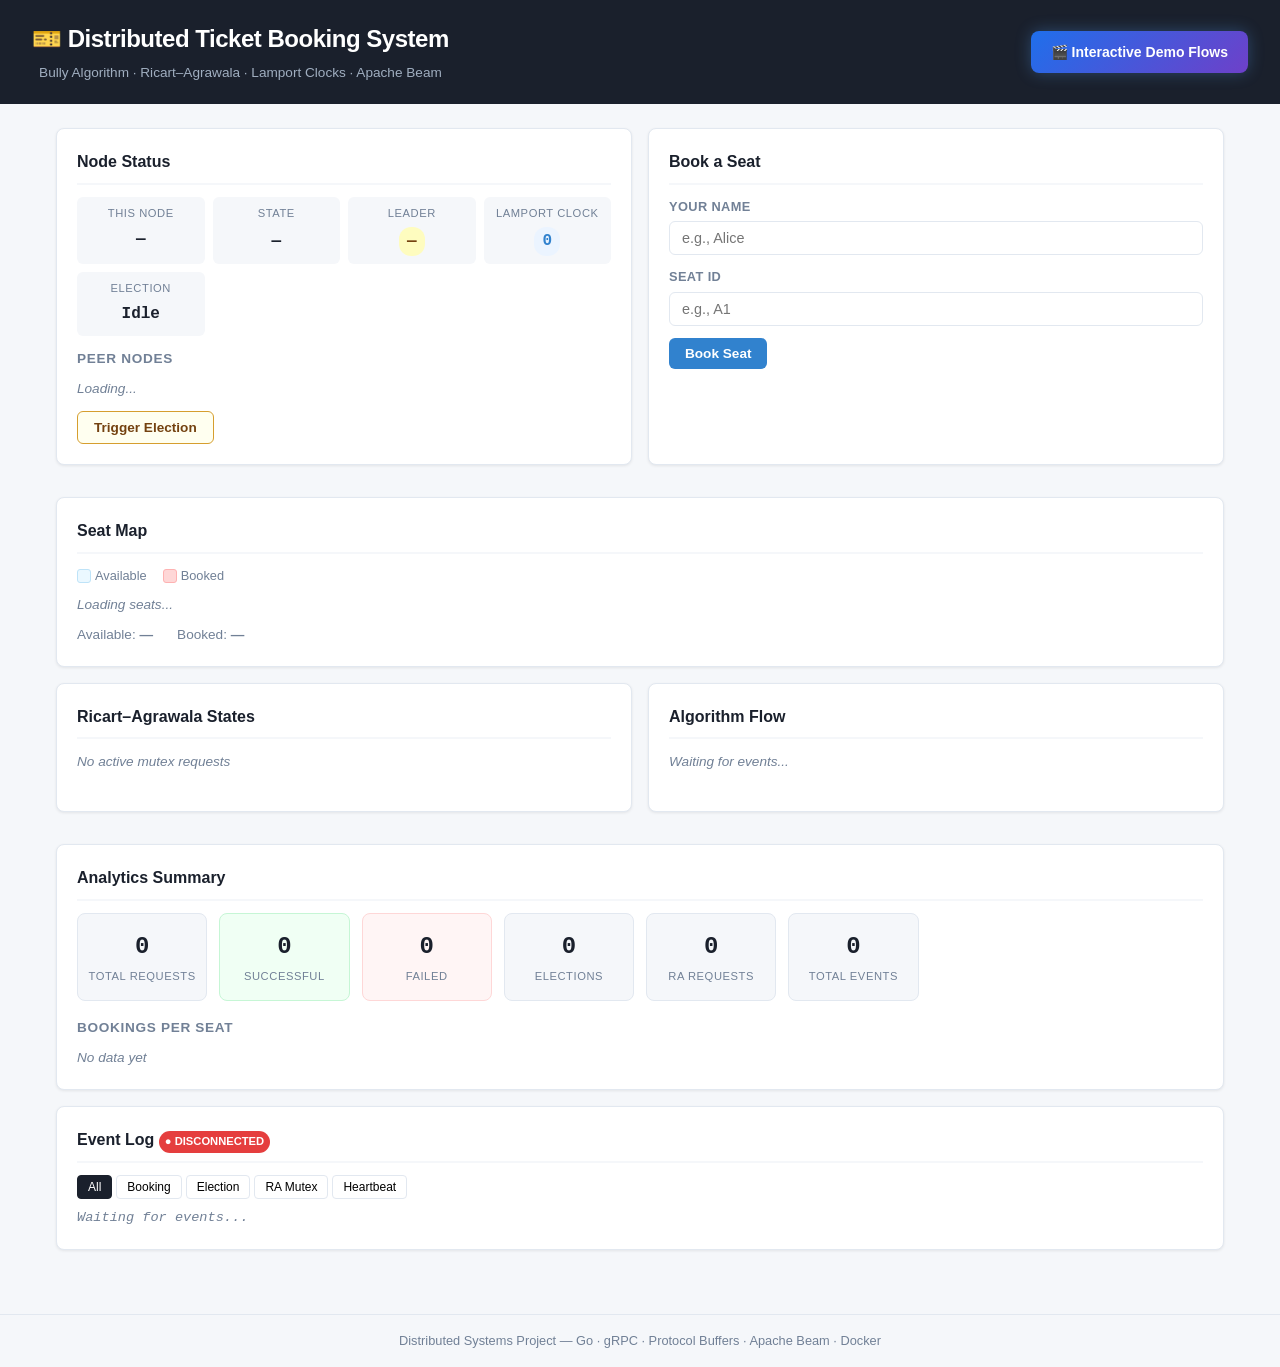
==== web/static/index.html @ c8907f3d "Initial commit — Distributed Ticket Booking System (Go, gRPC, Bully, RA, Lamport, Beam)" ====
<!DOCTYPE html>
<html lang="en">

<head>
    <meta charset="UTF-8">
    <meta name="viewport" content="width=device-width, initial-scale=1.0">
    <title>Distributed Ticket Booking System</title>
    <link rel="stylesheet" href="style.css">
</head>

<body>
    <header>
        <div style="display:flex;align-items:center;justify-content:space-between;flex-wrap:wrap;gap:12px;">
            <div>
                <h1>🎫 Distributed Ticket Booking System</h1>
                <p class="subtitle">Bully Algorithm · Ricart–Agrawala · Lamport Clocks · Apache Beam</p>
            </div>
            <a href="demo.html" style="background:linear-gradient(135deg,#1f6feb,#6e40c9);color:white;padding:10px 20px;border-radius:8px;text-decoration:none;font-size:0.875rem;font-weight:600;display:flex;align-items:center;gap:8px;box-shadow:0 0 16px rgba(88,166,255,0.3);">
                🎬 Interactive Demo Flows
            </a>
        </div>
    </header>

    <main>
        <!-- ═══ TOP ROW: Node Status + Booking Form ═══ -->
        <div class="row">
            <!-- Node Status Panel -->
            <section class="panel" id="node-panel">
                <h2>Node Status</h2>
                <div class="status-grid">
                    <div class="status-item">
                        <span class="label">This Node</span>
                        <span class="value" id="node-id">—</span>
                    </div>
                    <div class="status-item">
                        <span class="label">State</span>
                        <span class="value badge" id="node-state">—</span>
                    </div>
                    <div class="status-item">
                        <span class="label">Leader</span>
                        <span class="value badge badge-leader" id="leader-id">—</span>
                    </div>
                    <div class="status-item">
                        <span class="label">Lamport Clock</span>
                        <span class="value badge badge-clock" id="lamport-time">0</span>
                    </div>
                    <div class="status-item">
                        <span class="label">Election</span>
                        <span class="value" id="election-status">Idle</span>
                    </div>
                </div>
                <h3>Peer Nodes</h3>
                <div id="peers-list" class="peers-list">
                    <p class="muted">Loading...</p>
                </div>
                <button class="btn btn-warning" id="btn-trigger-election">Trigger Election</button>
            </section>

            <!-- Booking Form Panel -->
            <section class="panel" id="booking-panel">
                <h2>Book a Seat</h2>
                <form id="booking-form">
                    <div class="form-group">
                        <label for="user-name">Your Name</label>
                        <input type="text" id="user-name" placeholder="e.g., Alice" required>
                    </div>
                    <div class="form-group">
                        <label for="seat-id">Seat ID</label>
                        <input type="text" id="seat-id" placeholder="e.g., A1" required>
                    </div>
                    <button type="submit" class="btn btn-primary">Book Seat</button>
                </form>
                <div id="booking-result" class="result-box hidden"></div>
            </section>
        </div>

        <!-- ═══ SEAT MAP ═══ -->
        <section class="panel full-width" id="seats-panel">
            <h2>Seat Map</h2>
            <div class="seat-legend">
                <span class="legend-item"><span class="seat-box available"></span> Available</span>
                <span class="legend-item"><span class="seat-box booked"></span> Booked</span>
            </div>
            <div id="seat-grid" class="seat-grid">
                <p class="muted">Loading seats...</p>
            </div>
            <div class="seat-stats">
                <span>Available: <strong id="avail-count">—</strong></span>
                <span>Booked: <strong id="booked-count">—</strong></span>
            </div>
        </section>

        <!-- ═══ MIDDLE ROW: RA States + Algorithm Flow ═══ -->
        <div class="row">
            <!-- Ricart-Agrawala States -->
            <section class="panel" id="ra-panel">
                <h2>Ricart–Agrawala States</h2>
                <div id="ra-states" class="ra-states">
                    <p class="muted">No active mutex requests</p>
                </div>
            </section>

            <!-- Algorithm Flow -->
            <section class="panel" id="flow-panel">
                <h2>Algorithm Flow</h2>
                <div id="algorithm-flow" class="flow-list">
                    <p class="muted">Waiting for events...</p>
                </div>
            </section>
        </div>

        <!-- ═══ ANALYTICS ═══ -->
        <section class="panel full-width" id="analytics-panel">
            <h2>Analytics Summary</h2>
            <div class="analytics-grid">
                <div class="analytics-card">
                    <span class="analytics-value" id="stat-requests">0</span>
                    <span class="analytics-label">Total Requests</span>
                </div>
                <div class="analytics-card success">
                    <span class="analytics-value" id="stat-success">0</span>
                    <span class="analytics-label">Successful</span>
                </div>
                <div class="analytics-card failure">
                    <span class="analytics-value" id="stat-failed">0</span>
                    <span class="analytics-label">Failed</span>
                </div>
                <div class="analytics-card">
                    <span class="analytics-value" id="stat-elections">0</span>
                    <span class="analytics-label">Elections</span>
                </div>
                <div class="analytics-card">
                    <span class="analytics-value" id="stat-ra">0</span>
                    <span class="analytics-label">RA Requests</span>
                </div>
                <div class="analytics-card">
                    <span class="analytics-value" id="stat-events">0</span>
                    <span class="analytics-label">Total Events</span>
                </div>
            </div>
            <h3>Bookings per Seat</h3>
            <div id="bookings-per-seat" class="bar-chart">
                <p class="muted">No data yet</p>
            </div>
        </section>

        <!-- ═══ EVENT LOG ═══ -->
        <section class="panel full-width" id="log-panel">
            <h2>Event Log <span class="badge badge-live" id="sse-status">● LIVE</span></h2>
            <div class="log-filters">
                <button class="filter-btn active" data-filter="all">All</button>
                <button class="filter-btn" data-filter="BOOKING">Booking</button>
                <button class="filter-btn" data-filter="ELECTION">Election</button>
                <button class="filter-btn" data-filter="RA">RA Mutex</button>
                <button class="filter-btn" data-filter="HEARTBEAT">Heartbeat</button>
            </div>
            <div id="event-log" class="event-log">
                <p class="muted">Waiting for events...</p>
            </div>
        </section>
    </main>

    <footer>
        <p>Distributed Systems Project — Go · gRPC · Protocol Buffers · Apache Beam · Docker</p>
    </footer>

    <script src="app.js"></script>
</body>

</html>
---- web/static/style.css ----
/* ═══════════════════════════════════════════════════════════
   Distributed Ticket Booking System — Dashboard Styles
   Clean, minimal, educational UI for demo purposes
   ═══════════════════════════════════════════════════════════ */

:root {
    --bg: #f5f7fa;
    --surface: #ffffff;
    --border: #e2e8f0;
    --text: #1a202c;
    --text-muted: #718096;
    --primary: #3182ce;
    --primary-hover: #2c5282;
    --success: #38a169;
    --success-bg: #f0fff4;
    --danger: #e53e3e;
    --danger-bg: #fff5f5;
    --warning: #d69e2e;
    --warning-bg: #fffff0;
    --info: #805ad5;
    --clock-bg: #ebf4ff;
    --leader-bg: #fefcbf;
    --shadow: 0 1px 3px rgba(0, 0, 0, 0.08);
    --radius: 8px;
    --font: -apple-system, BlinkMacSystemFont, 'Segoe UI', Roboto, sans-serif;
    --mono: 'SF Mono', 'Fira Code', 'Consolas', monospace;
}

* {
    margin: 0;
    padding: 0;
    box-sizing: border-box;
}

body {
    font-family: var(--font);
    background: var(--bg);
    color: var(--text);
    line-height: 1.6;
    padding: 0;
}


/* ═══ HEADER ═══ */

header {
    background: var(--text);
    color: white;
    padding: 20px 32px;
    text-align: center;
}

header h1 {
    font-size: 1.5rem;
    font-weight: 700;
    letter-spacing: -0.02em;
}

header .subtitle {
    font-size: 0.85rem;
    color: #a0aec0;
    margin-top: 4px;
}


/* ═══ MAIN LAYOUT ═══ */

main {
    max-width: 1200px;
    margin: 0 auto;
    padding: 24px 16px;
}

.row {
    display: grid;
    grid-template-columns: 1fr 1fr;
    gap: 16px;
    margin-bottom: 16px;
}

@media (max-width: 768px) {
    .row {
        grid-template-columns: 1fr;
    }
}


/* ═══ PANELS ═══ */

.panel {
    background: var(--surface);
    border: 1px solid var(--border);
    border-radius: var(--radius);
    padding: 20px;
    box-shadow: var(--shadow);
    margin-bottom: 16px;
}

.panel.full-width {
    margin-bottom: 16px;
}

.panel h2 {
    font-size: 1rem;
    font-weight: 600;
    margin-bottom: 12px;
    color: var(--text);
    padding-bottom: 8px;
    border-bottom: 2px solid var(--bg);
}

.panel h3 {
    font-size: 0.85rem;
    font-weight: 600;
    margin: 12px 0 8px 0;
    color: var(--text-muted);
    text-transform: uppercase;
    letter-spacing: 0.05em;
}

.muted {
    color: var(--text-muted);
    font-size: 0.85rem;
    font-style: italic;
}


/* ═══ STATUS GRID ═══ */

.status-grid {
    display: grid;
    grid-template-columns: repeat(auto-fill, minmax(120px, 1fr));
    gap: 8px;
    margin-bottom: 12px;
}

.status-item {
    display: flex;
    flex-direction: column;
    align-items: center;
    padding: 8px;
    background: var(--bg);
    border-radius: 6px;
    text-align: center;
}

.status-item .label {
    font-size: 0.7rem;
    text-transform: uppercase;
    letter-spacing: 0.05em;
    color: var(--text-muted);
    margin-bottom: 4px;
}

.status-item .value {
    font-size: 1rem;
    font-weight: 700;
    font-family: var(--mono);
}


/* ═══ BADGES ═══ */

.badge {
    display: inline-block;
    padding: 2px 8px;
    border-radius: 12px;
    font-size: 0.8rem;
    font-weight: 600;
}

.badge-leader {
    background: var(--leader-bg);
    color: #744210;
}

.badge-clock {
    background: var(--clock-bg);
    color: var(--primary);
}

.badge-live {
    background: var(--success);
    color: white;
    font-size: 0.7rem;
    padding: 2px 6px;
    animation: pulse 2s infinite;
}

.badge-live.disconnected {
    background: var(--danger);
    animation: none;
}

@keyframes pulse {
    0%,
    100% {
        opacity: 1;
    }
    50% {
        opacity: 0.6;
    }
}


/* ═══ PEERS LIST ═══ */

.peers-list {
    display: flex;
    gap: 8px;
    flex-wrap: wrap;
    margin-bottom: 12px;
}

.peer-badge {
    display: inline-flex;
    align-items: center;
    gap: 6px;
    padding: 4px 10px;
    border-radius: 6px;
    font-size: 0.8rem;
    font-weight: 500;
    background: var(--bg);
    border: 1px solid var(--border);
}

.peer-badge .dot {
    width: 8px;
    height: 8px;
    border-radius: 50%;
}

.peer-badge .dot.alive {
    background: var(--success);
}

.peer-badge .dot.dead {
    background: var(--danger);
}


/* ═══ FORMS ═══ */

.form-group {
    margin-bottom: 12px;
}

.form-group label {
    display: block;
    font-size: 0.8rem;
    font-weight: 600;
    color: var(--text-muted);
    margin-bottom: 4px;
    text-transform: uppercase;
    letter-spacing: 0.03em;
}

.form-group input {
    width: 100%;
    padding: 8px 12px;
    border: 1px solid var(--border);
    border-radius: 6px;
    font-size: 0.9rem;
    font-family: var(--font);
    transition: border-color 0.2s;
}

.form-group input:focus {
    outline: none;
    border-color: var(--primary);
    box-shadow: 0 0 0 3px rgba(49, 130, 206, 0.1);
}


/* ═══ BUTTONS ═══ */

.btn {
    display: inline-block;
    padding: 8px 16px;
    border: none;
    border-radius: 6px;
    font-size: 0.85rem;
    font-weight: 600;
    cursor: pointer;
    transition: background 0.2s, transform 0.1s;
    font-family: var(--font);
}

.btn:active {
    transform: scale(0.98);
}

.btn-primary {
    background: var(--primary);
    color: white;
}

.btn-primary:hover {
    background: var(--primary-hover);
}

.btn-warning {
    background: var(--warning-bg);
    color: #744210;
    border: 1px solid #d69e2e;
}

.btn-warning:hover {
    background: #fefcbf;
}


/* ═══ RESULT BOX ═══ */

.result-box {
    margin-top: 12px;
    padding: 10px 14px;
    border-radius: 6px;
    font-size: 0.85rem;
    font-weight: 500;
}

.result-box.success {
    background: var(--success-bg);
    color: #22543d;
    border: 1px solid #c6f6d5;
}

.result-box.failure {
    background: var(--danger-bg);
    color: #742a2a;
    border: 1px solid #fed7d7;
}

.hidden {
    display: none;
}


/* ═══ SEAT GRID ═══ */

.seat-grid {
    display: flex;
    flex-wrap: wrap;
    gap: 8px;
    margin: 8px 0;
}

.seat {
    width: 52px;
    height: 40px;
    display: flex;
    align-items: center;
    justify-content: center;
    border-radius: 6px;
    font-size: 0.75rem;
    font-weight: 700;
    font-family: var(--mono);
    cursor: pointer;
    transition: transform 0.15s, box-shadow 0.15s;
    border: 2px solid transparent;
}

.seat:hover {
    transform: scale(1.08);
    box-shadow: 0 2px 8px rgba(0, 0, 0, 0.12);
}

.seat.available {
    background: #ebf8ff;
    color: #2b6cb0;
    border-color: #bee3f8;
}

.seat.booked {
    background: #fed7d7;
    color: #9b2c2c;
    border-color: #feb2b2;
    cursor: not-allowed;
}

.seat-legend {
    display: flex;
    gap: 16px;
    margin-bottom: 8px;
}

.legend-item {
    display: flex;
    align-items: center;
    gap: 4px;
    font-size: 0.8rem;
    color: var(--text-muted);
}

.seat-box {
    width: 14px;
    height: 14px;
    border-radius: 3px;
}

.seat-box.available {
    background: #ebf8ff;
    border: 1px solid #bee3f8;
}

.seat-box.booked {
    background: #fed7d7;
    border: 1px solid #feb2b2;
}

.seat-stats {
    display: flex;
    gap: 24px;
    margin-top: 8px;
    font-size: 0.85rem;
    color: var(--text-muted);
}


/* ═══ RA STATES ═══ */

.ra-states {
    min-height: 40px;
}

.ra-state-item {
    display: flex;
    align-items: center;
    gap: 8px;
    padding: 6px 10px;
    background: var(--bg);
    border-radius: 6px;
    margin-bottom: 4px;
    font-size: 0.8rem;
    font-family: var(--mono);
}

.ra-state-item .state-badge {
    padding: 2px 6px;
    border-radius: 4px;
    font-size: 0.7rem;
    font-weight: 700;
    text-transform: uppercase;
}

.ra-state-item .state-badge.released {
    background: #e2e8f0;
    color: #4a5568;
}

.ra-state-item .state-badge.wanting {
    background: #fefcbf;
    color: #744210;
}

.ra-state-item .state-badge.held {
    background: #fed7d7;
    color: #742a2a;
}


/* ═══ ALGORITHM FLOW ═══ */

.flow-list {
    max-height: 250px;
    overflow-y: auto;
}

.flow-item {
    display: flex;
    align-items: flex-start;
    gap: 8px;
    padding: 6px 0;
    border-bottom: 1px solid var(--bg);
    font-size: 0.8rem;
    animation: fadeIn 0.3s ease-in;
}

@keyframes fadeIn {
    from {
        opacity: 0;
        transform: translateY(-4px);
    }
    to {
        opacity: 1;
        transform: translateY(0);
    }
}

.flow-item .flow-badge {
    flex-shrink: 0;
    padding: 2px 6px;
    border-radius: 4px;
    font-size: 0.65rem;
    font-weight: 700;
    text-transform: uppercase;
    letter-spacing: 0.03em;
}

.flow-badge.booking {
    background: #bee3f8;
    color: #2a4365;
}

.flow-badge.election {
    background: #fefcbf;
    color: #744210;
}

.flow-badge.ra {
    background: #e9d8fd;
    color: #44337a;
}

.flow-badge.heartbeat {
    background: #e2e8f0;
    color: #4a5568;
}

.flow-badge.seat {
    background: #c6f6d5;
    color: #22543d;
}

.flow-item .flow-text {
    color: var(--text);
}

.flow-item .flow-time {
    margin-left: auto;
    flex-shrink: 0;
    font-family: var(--mono);
    font-size: 0.7rem;
    color: var(--text-muted);
}


/* ═══ ANALYTICS ═══ */

.analytics-grid {
    display: grid;
    grid-template-columns: repeat(auto-fill, minmax(130px, 1fr));
    gap: 12px;
    margin-bottom: 16px;
}

.analytics-card {
    text-align: center;
    padding: 14px 8px;
    background: var(--bg);
    border-radius: var(--radius);
    border: 1px solid var(--border);
}

.analytics-card.success {
    background: var(--success-bg);
    border-color: #c6f6d5;
}

.analytics-card.failure {
    background: var(--danger-bg);
    border-color: #fed7d7;
}

.analytics-value {
    display: block;
    font-size: 1.5rem;
    font-weight: 800;
    font-family: var(--mono);
    color: var(--text);
}

.analytics-label {
    display: block;
    font-size: 0.7rem;
    color: var(--text-muted);
    text-transform: uppercase;
    letter-spacing: 0.05em;
    margin-top: 2px;
}

.bar-chart {
    display: flex;
    flex-wrap: wrap;
    gap: 6px;
    align-items: flex-end;
}

.bar-item {
    display: flex;
    flex-direction: column;
    align-items: center;
    gap: 2px;
}

.bar-item .bar {
    width: 32px;
    background: var(--primary);
    border-radius: 4px 4px 0 0;
    min-height: 4px;
    transition: height 0.5s;
}

.bar-item .bar-label {
    font-size: 0.65rem;
    font-family: var(--mono);
    color: var(--text-muted);
}

.bar-item .bar-value {
    font-size: 0.65rem;
    font-weight: 700;
    font-family: var(--mono);
}


/* ═══ EVENT LOG ═══ */

.log-filters {
    display: flex;
    gap: 4px;
    margin-bottom: 8px;
    flex-wrap: wrap;
}

.filter-btn {
    padding: 4px 10px;
    border: 1px solid var(--border);
    border-radius: 4px;
    background: white;
    font-size: 0.75rem;
    cursor: pointer;
    transition: background 0.15s;
    font-family: var(--font);
}

.filter-btn.active {
    background: var(--text);
    color: white;
    border-color: var(--text);
}

.filter-btn:hover:not(.active) {
    background: var(--bg);
}

.event-log {
    max-height: 300px;
    overflow-y: auto;
    font-family: var(--mono);
    font-size: 0.75rem;
}

.log-entry {
    display: flex;
    gap: 8px;
    padding: 4px 6px;
    border-bottom: 1px solid var(--bg);
    animation: fadeIn 0.2s ease-in;
}

.log-entry:nth-child(even) {
    background: #fafbfc;
}

.log-entry .log-time {
    flex-shrink: 0;
    color: var(--text-muted);
    min-width: 70px;
}

.log-entry .log-type {
    flex-shrink: 0;
    padding: 1px 4px;
    border-radius: 3px;
    font-size: 0.65rem;
    font-weight: 700;
    min-width: 90px;
    text-align: center;
}

.log-type.BOOKING_REQUEST {
    background: #bee3f8;
    color: #2a4365;
}

.log-type.BOOKING_SUCCESS {
    background: #c6f6d5;
    color: #22543d;
}

.log-type.BOOKING_FAILED {
    background: #fed7d7;
    color: #742a2a;
}

.log-type.ELECTION_START {
    background: #fefcbf;
    color: #744210;
}

.log-type.ELECTION_OK {
    background: #fefcbf;
    color: #744210;
}

.log-type.ELECTION_COORDINATOR {
    background: #fef3c7;
    color: #92400e;
}

.log-type.LEADER_FAILURE {
    background: #fed7d7;
    color: #742a2a;
}

.log-type.RA_REQUEST_SENT {
    background: #e9d8fd;
    color: #44337a;
}

.log-type.RA_REQUEST_RECEIVED {
    background: #e9d8fd;
    color: #44337a;
}

.log-type.RA_REPLY_SENT {
    background: #e9d8fd;
    color: #44337a;
}

.log-type.RA_REPLY_RECEIVED {
    background: #e9d8fd;
    color: #44337a;
}

.log-type.RA_ENTER_CS {
    background: #fbd38d;
    color: #7b341e;
}

.log-type.RA_EXIT_CS {
    background: #fbd38d;
    color: #7b341e;
}

.log-type.HEARTBEAT_SENT {
    background: #e2e8f0;
    color: #4a5568;
}

.log-type.HEARTBEAT_RECEIVED {
    background: #e2e8f0;
    color: #4a5568;
}

.log-type.NODE_STARTED {
    background: #c6f6d5;
    color: #22543d;
}

.log-type.SEAT_SYNCED {
    background: #bee3f8;
    color: #2a4365;
}

.log-entry .log-detail {
    color: var(--text);
    word-break: break-word;
}

.log-entry .log-lamport {
    flex-shrink: 0;
    color: var(--primary);
    font-weight: 600;
    min-width: 30px;
    text-align: right;
}


/* ═══ FOOTER ═══ */

footer {
    text-align: center;
    padding: 16px;
    color: var(--text-muted);
    font-size: 0.8rem;
    border-top: 1px solid var(--border);
    margin-top: 24px;
}


/* ═══ SCROLLBAR ═══ */

::-webkit-scrollbar {
    width: 6px;
}

::-webkit-scrollbar-track {
    background: transparent;
}

::-webkit-scrollbar-thumb {
    background: #cbd5e0;
    border-radius: 3px;
}

::-webkit-scrollbar-thumb:hover {
    background: #a0aec0;
}
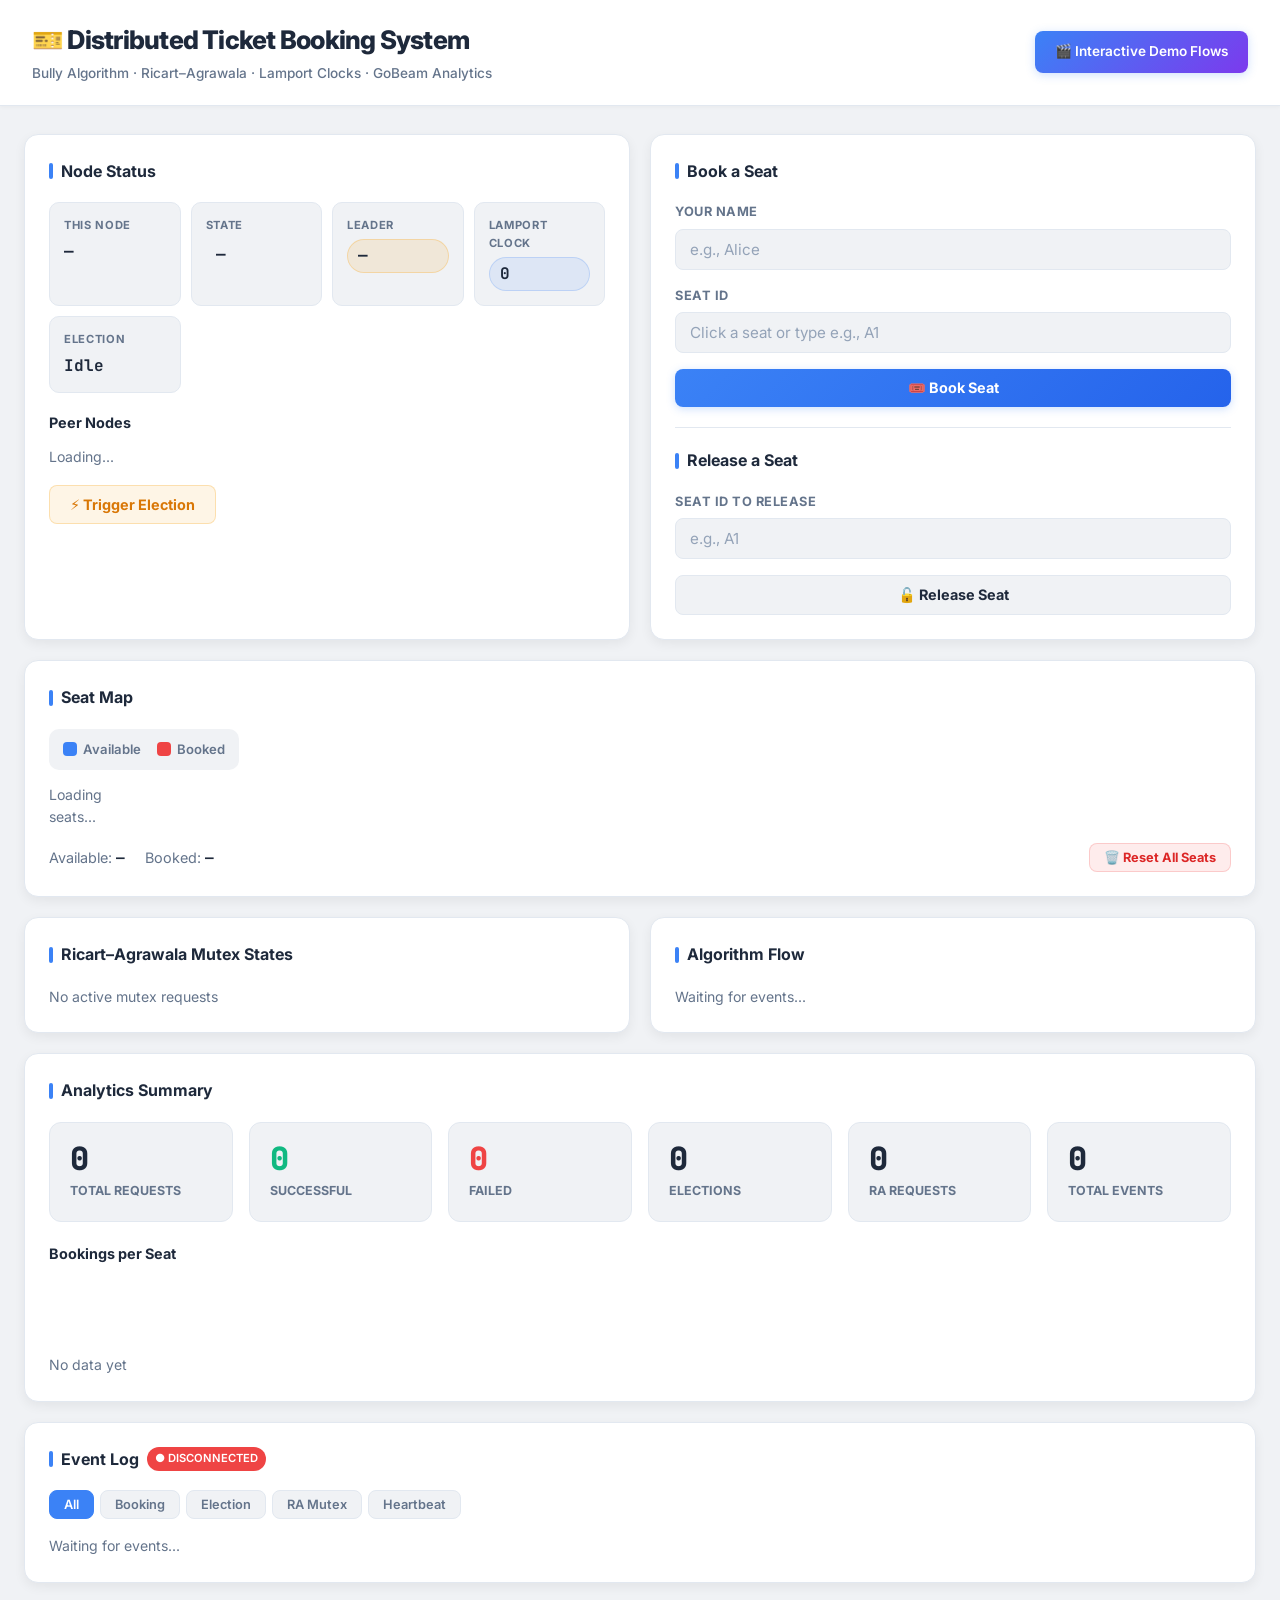
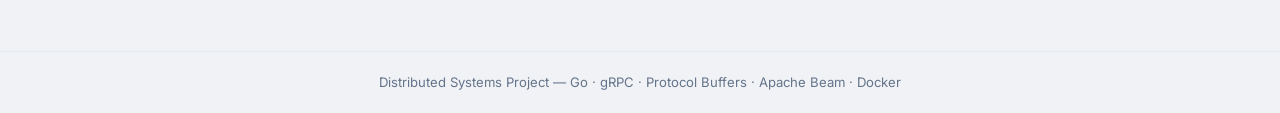
==== commit 00fef0ef: "all final updates" ====
--- a/web/static/index.html
+++ b/web/static/index.html
@@ -1,21 +1,19 @@
 <!DOCTYPE html>
 <html lang="en">
-
 <head>
     <meta charset="UTF-8">
     <meta name="viewport" content="width=device-width, initial-scale=1.0">
     <title>Distributed Ticket Booking System</title>
     <link rel="stylesheet" href="style.css">
 </head>
-
 <body>
     <header>
         <div style="display:flex;align-items:center;justify-content:space-between;flex-wrap:wrap;gap:12px;">
             <div>
                 <h1>🎫 Distributed Ticket Booking System</h1>
-                <p class="subtitle">Bully Algorithm · Ricart–Agrawala · Lamport Clocks · Apache Beam</p>
+                <p class="subtitle">Bully Algorithm · Ricart–Agrawala · Lamport Clocks · GoBeam Analytics</p>
             </div>
-            <a href="demo.html" style="background:linear-gradient(135deg,#1f6feb,#6e40c9);color:white;padding:10px 20px;border-radius:8px;text-decoration:none;font-size:0.875rem;font-weight:600;display:flex;align-items:center;gap:8px;box-shadow:0 0 16px rgba(88,166,255,0.3);">
+            <a href="demo.html" style="background:linear-gradient(135deg,#3b82f6,#7c3aed);color:white;padding:10px 20px;border-radius:8px;text-decoration:none;font-size:0.85rem;font-weight:600;display:flex;align-items:center;gap:8px;box-shadow:0 2px 10px rgba(59,130,246,0.25);">
                 🎬 Interactive Demo Flows
             </a>
         </div>
@@ -53,7 +51,7 @@
                 <div id="peers-list" class="peers-list">
                     <p class="muted">Loading...</p>
                 </div>
-                <button class="btn btn-warning" id="btn-trigger-election">Trigger Election</button>
+                <button class="btn btn-warning" id="btn-trigger-election">⚡ Trigger Election</button>
             </section>
 
             <!-- Booking Form Panel -->
@@ -66,11 +64,22 @@
                     </div>
                     <div class="form-group">
                         <label for="seat-id">Seat ID</label>
-                        <input type="text" id="seat-id" placeholder="e.g., A1" required>
+                        <input type="text" id="seat-id" placeholder="Click a seat or type e.g., A1" required>
                     </div>
-                    <button type="submit" class="btn btn-primary">Book Seat</button>
+                    <button type="submit" class="btn btn-primary" style="width:100%;">🎟️ Book Seat</button>
                 </form>
                 <div id="booking-result" class="result-box hidden"></div>
+
+                <hr style="margin: 20px 0; border: 0; border-top: 1px solid var(--border);">
+
+                <h2>Release a Seat</h2>
+                <form id="release-form">
+                    <div class="form-group">
+                        <label for="release-seat-id">Seat ID to Release</label>
+                        <input type="text" id="release-seat-id" placeholder="e.g., A1" required>
+                    </div>
+                    <button type="submit" class="btn btn-secondary" style="width:100%;">🔓 Release Seat</button>
+                </form>
             </section>
         </div>
 
@@ -87,20 +96,19 @@
             <div class="seat-stats">
                 <span>Available: <strong id="avail-count">—</strong></span>
                 <span>Booked: <strong id="booked-count">—</strong></span>
+                <button class="btn btn-danger btn-sm" id="btn-reset-seats" style="margin-left:auto;">🗑️ Reset All Seats</button>
             </div>
         </section>
 
         <!-- ═══ MIDDLE ROW: RA States + Algorithm Flow ═══ -->
         <div class="row">
-            <!-- Ricart-Agrawala States -->
             <section class="panel" id="ra-panel">
-                <h2>Ricart–Agrawala States</h2>
+                <h2>Ricart–Agrawala Mutex States</h2>
                 <div id="ra-states" class="ra-states">
                     <p class="muted">No active mutex requests</p>
                 </div>
             </section>
 
-            <!-- Algorithm Flow -->
             <section class="panel" id="flow-panel">
                 <h2>Algorithm Flow</h2>
                 <div id="algorithm-flow" class="flow-list">
@@ -166,5 +174,4 @@
 
     <script src="app.js"></script>
 </body>
-
 </html>
--- a/web/static/style.css
+++ b/web/static/style.css
@@ -1,89 +1,93 @@
 /* ═══════════════════════════════════════════════════════════
-   Distributed Ticket Booking System — Dashboard Styles
-   Clean, minimal, educational UI for demo purposes
+   Distributed Ticket Booking System — Light Theme Dashboard
+   Clean, professional, modern white UI
    ═══════════════════════════════════════════════════════════ */
 
+@import url('https://fonts.googleapis.com/css2?family=Inter:wght@400;500;600;700;800&family=JetBrains+Mono:wght@500;700&display=swap');
+
 :root {
-    --bg: #f5f7fa;
+    --bg: #f0f2f5;
     --surface: #ffffff;
+    --surface-hover: #f8f9fa;
     --border: #e2e8f0;
-    --text: #1a202c;
-    --text-muted: #718096;
-    --primary: #3182ce;
-    --primary-hover: #2c5282;
-    --success: #38a169;
-    --success-bg: #f0fff4;
-    --danger: #e53e3e;
-    --danger-bg: #fff5f5;
-    --warning: #d69e2e;
-    --warning-bg: #fffff0;
-    --info: #805ad5;
-    --clock-bg: #ebf4ff;
-    --leader-bg: #fefcbf;
-    --shadow: 0 1px 3px rgba(0, 0, 0, 0.08);
-    --radius: 8px;
-    --font: -apple-system, BlinkMacSystemFont, 'Segoe UI', Roboto, sans-serif;
-    --mono: 'SF Mono', 'Fira Code', 'Consolas', monospace;
-}
-
-* {
-    margin: 0;
-    padding: 0;
-    box-sizing: border-box;
-}
+    --border-hover: #cbd5e1;
+    --text: #1e293b;
+    --text-muted: #64748b;
+    --primary: #3b82f6;
+    --primary-gradient: linear-gradient(135deg, #3b82f6 0%, #2563eb 100%);
+    --accent: #8b5cf6;
+    --accent-gradient: linear-gradient(135deg, #8b5cf6 0%, #7c3aed 100%);
+    --success: #10b981;
+    --success-bg: rgba(16, 185, 129, 0.1);
+    --danger: #ef4444;
+    --danger-bg: rgba(239, 68, 68, 0.1);
+    --warning: #f59e0b;
+    --warning-bg: rgba(245, 158, 11, 0.1);
+    --info: #06b6d4;
+    --shadow-sm: 0 1px 3px rgba(0,0,0,0.06);
+    --shadow: 0 4px 12px rgba(0,0,0,0.06);
+    --shadow-lg: 0 8px 30px rgba(0,0,0,0.08);
+    --radius: 14px;
+    --font: 'Inter', system-ui, -apple-system, sans-serif;
+    --mono: 'JetBrains Mono', monospace;
+}
+
+* { margin: 0; padding: 0; box-sizing: border-box; }
 
 body {
     font-family: var(--font);
     background: var(--bg);
     color: var(--text);
     line-height: 1.6;
-    padding: 0;
-}
-
+    min-height: 100vh;
+}
 
 /* ═══ HEADER ═══ */
 
 header {
-    background: var(--text);
-    color: white;
+    background: #ffffff;
+    border-bottom: 1px solid var(--border);
     padding: 20px 32px;
-    text-align: center;
+    position: sticky;
+    top: 0;
+    z-index: 100;
+    box-shadow: 0 1px 4px rgba(0,0,0,0.04);
 }
 
 header h1 {
-    font-size: 1.5rem;
-    font-weight: 700;
-    letter-spacing: -0.02em;
+    font-size: 1.6rem;
+    font-weight: 800;
+    letter-spacing: -0.03em;
+    color: var(--text);
 }
 
 header .subtitle {
     font-size: 0.85rem;
-    color: #a0aec0;
-    margin-top: 4px;
-}
-
+    color: var(--text-muted);
+    margin-top: 2px;
+    font-weight: 500;
+}
 
 /* ═══ MAIN LAYOUT ═══ */
 
 main {
-    max-width: 1200px;
+    max-width: 1400px;
     margin: 0 auto;
-    padding: 24px 16px;
+    padding: 28px 24px;
 }
 
 .row {
     display: grid;
     grid-template-columns: 1fr 1fr;
-    gap: 16px;
-    margin-bottom: 16px;
-}
-
-@media (max-width: 768px) {
-    .row {
-        grid-template-columns: 1fr;
-    }
-}
-
+    gap: 20px;
+    margin-bottom: 20px;
+}
+
+@media (max-width: 1024px) {
+    .row { grid-template-columns: 1fr; }
+}
+
+.full-width { margin-bottom: 20px; }
 
 /* ═══ PANELS ═══ */
 
@@ -91,117 +95,118 @@
     background: var(--surface);
     border: 1px solid var(--border);
     border-radius: var(--radius);
-    padding: 20px;
+    padding: 24px;
     box-shadow: var(--shadow);
-    margin-bottom: 16px;
-}
-
-.panel.full-width {
-    margin-bottom: 16px;
+    transition: border-color 0.2s ease, box-shadow 0.2s ease;
+}
+
+.panel:hover {
+    border-color: var(--border-hover);
+    box-shadow: var(--shadow-lg);
 }
 
 .panel h2 {
     font-size: 1rem;
-    font-weight: 600;
+    font-weight: 700;
+    margin-bottom: 18px;
+    color: var(--text);
+    display: flex;
+    align-items: center;
+    gap: 8px;
+}
+
+.panel h2::before {
+    content: '';
+    display: inline-block;
+    width: 4px;
+    height: 16px;
+    background: var(--primary);
+    border-radius: 2px;
+}
+
+.panel h3 {
+    font-size: 0.9rem;
+    font-weight: 700;
     margin-bottom: 12px;
     color: var(--text);
-    padding-bottom: 8px;
-    border-bottom: 2px solid var(--bg);
-}
-
-.panel h3 {
-    font-size: 0.85rem;
-    font-weight: 600;
-    margin: 12px 0 8px 0;
-    color: var(--text-muted);
-    text-transform: uppercase;
-    letter-spacing: 0.05em;
 }
 
 .muted {
     color: var(--text-muted);
-    font-size: 0.85rem;
-    font-style: italic;
-}
-
+    font-size: 0.88rem;
+}
 
 /* ═══ STATUS GRID ═══ */
 
 .status-grid {
     display: grid;
-    grid-template-columns: repeat(auto-fill, minmax(120px, 1fr));
-    gap: 8px;
-    margin-bottom: 12px;
+    grid-template-columns: repeat(auto-fit, minmax(130px, 1fr));
+    gap: 10px;
+    margin-bottom: 18px;
 }
 
 .status-item {
     display: flex;
     flex-direction: column;
-    align-items: center;
-    padding: 8px;
-    background: var(--bg);
-    border-radius: 6px;
-    text-align: center;
+    padding: 14px;
+    background: var(--bg);
+    border: 1px solid var(--border);
+    border-radius: 10px;
 }
 
 .status-item .label {
     font-size: 0.7rem;
     text-transform: uppercase;
-    letter-spacing: 0.05em;
+    font-weight: 700;
     color: var(--text-muted);
     margin-bottom: 4px;
+    letter-spacing: 0.06em;
 }
 
 .status-item .value {
     font-size: 1rem;
     font-weight: 700;
     font-family: var(--mono);
-}
-
+    color: var(--text);
+}
 
 /* ═══ BADGES ═══ */
 
 .badge {
-    display: inline-block;
-    padding: 2px 8px;
-    border-radius: 12px;
+    display: inline-flex;
+    align-items: center;
+    padding: 3px 10px;
+    border-radius: 9999px;
     font-size: 0.8rem;
     font-weight: 600;
 }
 
 .badge-leader {
-    background: var(--leader-bg);
-    color: #744210;
+    background: rgba(245, 158, 11, 0.12);
+    color: #d97706;
+    border: 1px solid rgba(245, 158, 11, 0.25);
 }
 
 .badge-clock {
-    background: var(--clock-bg);
-    color: var(--primary);
+    background: rgba(59, 130, 246, 0.1);
+    color: #2563eb;
+    border: 1px solid rgba(59, 130, 246, 0.2);
 }
 
 .badge-live {
     background: var(--success);
     color: white;
     font-size: 0.7rem;
-    padding: 2px 6px;
-    animation: pulse 2s infinite;
-}
-
-.badge-live.disconnected {
-    background: var(--danger);
-    animation: none;
-}
+    padding: 3px 8px;
+    animation: pulse 2s cubic-bezier(0.4, 0, 0.6, 1) infinite;
+}
+
+.badge-live.disconnected { background: var(--danger); }
 
 @keyframes pulse {
-    0%,
-    100% {
-        opacity: 1;
-    }
-    50% {
-        opacity: 0.6;
-    }
-}
-
+    0%, 100% { opacity: 1; }
+    50% { opacity: 0.7; }
+}
 
 /* ═══ PEERS LIST ═══ */
 
@@ -209,19 +214,20 @@
     display: flex;
     gap: 8px;
     flex-wrap: wrap;
-    margin-bottom: 12px;
+    margin-bottom: 16px;
 }
 
 .peer-badge {
     display: inline-flex;
     align-items: center;
-    gap: 6px;
-    padding: 4px 10px;
-    border-radius: 6px;
-    font-size: 0.8rem;
-    font-weight: 500;
-    background: var(--bg);
-    border: 1px solid var(--border);
+    gap: 8px;
+    padding: 8px 14px;
+    border-radius: 10px;
+    font-size: 0.85rem;
+    font-weight: 600;
+    background: var(--bg);
+    border: 1px solid var(--border);
+    color: var(--text);
 }
 
 .peer-badge .dot {
@@ -230,582 +236,462 @@
     border-radius: 50%;
 }
 
-.peer-badge .dot.alive {
-    background: var(--success);
-}
-
-.peer-badge .dot.dead {
-    background: var(--danger);
-}
-
+.peer-badge .dot.alive { background: var(--success); box-shadow: 0 0 6px var(--success); }
+.peer-badge .dot.dead { background: var(--danger); box-shadow: 0 0 6px var(--danger); }
 
 /* ═══ FORMS ═══ */
 
 .form-group {
-    margin-bottom: 12px;
+    margin-bottom: 16px;
 }
 
 .form-group label {
     display: block;
     font-size: 0.8rem;
-    font-weight: 600;
-    color: var(--text-muted);
-    margin-bottom: 4px;
+    font-weight: 700;
+    color: var(--text-muted);
+    margin-bottom: 6px;
     text-transform: uppercase;
-    letter-spacing: 0.03em;
+    letter-spacing: 0.04em;
 }
 
 .form-group input {
     width: 100%;
-    padding: 8px 12px;
-    border: 1px solid var(--border);
-    border-radius: 6px;
-    font-size: 0.9rem;
+    padding: 10px 14px;
+    background: var(--bg);
+    border: 1px solid var(--border);
+    border-radius: 8px;
+    color: var(--text);
+    font-size: 0.95rem;
     font-family: var(--font);
-    transition: border-color 0.2s;
+    transition: all 0.2s ease;
 }
 
 .form-group input:focus {
     outline: none;
     border-color: var(--primary);
-    box-shadow: 0 0 0 3px rgba(49, 130, 206, 0.1);
-}
-
+    box-shadow: 0 0 0 3px rgba(59, 130, 246, 0.12);
+}
+
+.form-group input::placeholder { color: #94a3b8; }
 
 /* ═══ BUTTONS ═══ */
 
 .btn {
-    display: inline-block;
-    padding: 8px 16px;
+    display: inline-flex;
+    align-items: center;
+    justify-content: center;
+    padding: 10px 20px;
     border: none;
+    border-radius: 8px;
+    font-size: 0.9rem;
+    font-weight: 700;
+    font-family: var(--font);
+    cursor: pointer;
+    transition: all 0.2s ease;
+    gap: 6px;
+}
+
+.btn:active { transform: translateY(1px); }
+
+.btn-primary {
+    background: var(--primary-gradient);
+    color: white;
+    box-shadow: 0 2px 8px rgba(59, 130, 246, 0.25);
+}
+
+.btn-primary:hover {
+    box-shadow: 0 4px 14px rgba(59, 130, 246, 0.3);
+    transform: translateY(-1px);
+}
+
+.btn-secondary {
+    background: var(--bg);
+    color: var(--text);
+    border: 1px solid var(--border);
+}
+
+.btn-secondary:hover {
+    background: #e2e8f0;
+}
+
+.btn-warning {
+    background: rgba(245, 158, 11, 0.1);
+    color: #d97706;
+    border: 1px solid rgba(245, 158, 11, 0.25);
+}
+
+.btn-warning:hover { background: rgba(245, 158, 11, 0.18); }
+
+.btn-danger {
+    background: rgba(239, 68, 68, 0.1);
+    color: #dc2626;
+    border: 1px solid rgba(239, 68, 68, 0.2);
+}
+
+.btn-danger:hover { background: rgba(239, 68, 68, 0.18); }
+
+.btn-sm { padding: 6px 14px; font-size: 0.8rem; }
+
+/* ═══ RESULT BOX ═══ */
+
+.result-box {
+    margin-top: 14px;
+    padding: 12px 16px;
+    border-radius: 10px;
+    font-size: 0.9rem;
+    font-weight: 600;
+    animation: slideDown 0.3s ease;
+}
+
+.result-box.hidden { display: none; }
+.result-box.success { background: var(--success-bg); color: #059669; border: 1px solid rgba(16,185,129,0.2); }
+.result-box.failure { background: var(--danger-bg); color: #dc2626; border: 1px solid rgba(239,68,68,0.2); }
+
+@keyframes slideDown {
+    from { opacity: 0; transform: translateY(-8px); }
+    to { opacity: 1; transform: translateY(0); }
+}
+
+/* ═══ SEAT GRID ═══ */
+
+.seat-grid {
+    display: grid;
+    grid-template-columns: repeat(auto-fill, minmax(60px, 1fr));
+    gap: 10px;
+    margin: 14px 0;
+}
+
+.seat {
+    aspect-ratio: 1;
+    display: flex;
+    flex-direction: column;
+    align-items: center;
+    justify-content: center;
+    border-radius: 10px;
+    font-size: 0.85rem;
+    font-weight: 800;
+    font-family: var(--mono);
+    cursor: pointer;
+    transition: all 0.25s cubic-bezier(0.34, 1.56, 0.64, 1);
+    border: 2px solid transparent;
+    position: relative;
+}
+
+.seat span { position: relative; z-index: 1; }
+
+.seat:hover {
+    transform: translateY(-3px) scale(1.06);
+    box-shadow: var(--shadow-lg);
+}
+
+.seat.available {
+    background: #eff6ff;
+    color: #2563eb;
+    border-color: #bfdbfe;
+}
+
+.seat.booked {
+    background: #fef2f2;
+    color: #dc2626;
+    border-color: #fecaca;
+    cursor: not-allowed;
+}
+
+.seat.selected {
+    background: var(--primary-gradient);
+    color: white;
+    border-color: #2563eb;
+    box-shadow: 0 0 16px rgba(59, 130, 246, 0.35);
+    transform: scale(1.1);
+}
+
+.seat.waiting {
+    animation: seatPulse 1.5s infinite;
+    cursor: wait;
+}
+
+@keyframes seatPulse {
+    0% { transform: scale(1); box-shadow: 0 0 0 0 rgba(245, 158, 11, 0.35); }
+    70% { transform: scale(1.04); box-shadow: 0 0 0 8px rgba(245, 158, 11, 0); }
+    100% { transform: scale(1); box-shadow: 0 0 0 0 rgba(245, 158, 11, 0); }
+}
+
+.seat.in-cs {
+    background: rgba(139, 92, 246, 0.1);
+    border-color: #8b5cf6;
+    color: #7c3aed;
+    box-shadow: 0 0 12px rgba(139, 92, 246, 0.25);
+    animation: heldPulse 1s infinite alternate;
+}
+
+@keyframes heldPulse {
+    from { box-shadow: 0 0 8px rgba(139, 92, 246, 0.25); }
+    to { box-shadow: 0 0 16px rgba(139, 92, 246, 0.4); }
+}
+
+.queue-badge {
+    position: absolute;
+    top: -6px; right: -6px;
+    background: #f59e0b;
+    color: white;
+    font-size: 0.6rem;
+    font-weight: 900;
+    min-width: 16px; height: 16px;
+    border-radius: 8px;
+    padding: 0 3px;
+    display: flex; align-items: center; justify-content: center;
+    border: 2px solid white;
+    z-index: 3;
+    box-shadow: 0 1px 3px rgba(0,0,0,0.2);
+}
+
+.ra-indicator {
+    position: absolute; bottom: 3px; left: 50%; transform: translateX(-50%);
+    width: 20px; height: 3px; border-radius: 2px;
+}
+.ra-indicator.wanting { background: #f59e0b; }
+.ra-indicator.held { background: #8b5cf6; }
+
+.seat-label {
+    font-size: 0.5rem;
+    letter-spacing: 0.04em;
+    font-weight: 800;
+    opacity: 0.7;
+}
+
+.seat-legend {
+    display: flex;
+    gap: 16px;
+    margin-bottom: 12px;
+    padding: 10px 14px;
+    background: var(--bg);
+    border-radius: 10px;
+    width: fit-content;
+}
+
+.legend-item {
+    display: flex;
+    align-items: center;
+    gap: 6px;
+    font-size: 0.82rem;
+    font-weight: 600;
+    color: var(--text-muted);
+}
+
+.seat-box { width: 14px; height: 14px; border-radius: 4px; }
+.seat-box.available { background: #3b82f6; }
+.seat-box.booked { background: #ef4444; }
+
+.seat-stats {
+    display: flex;
+    align-items: center;
+    gap: 20px;
+    margin-top: 12px;
+    font-size: 0.9rem;
+    color: var(--text-muted);
+}
+
+.seat-stats strong {
+    color: var(--text);
+    font-family: var(--mono);
+}
+
+/* ═══ RA STATES ═══ */
+
+.ra-states { max-height: 300px; overflow-y: auto; }
+
+.ra-state-item {
+    padding: 14px;
+    background: var(--bg);
+    border: 1px solid var(--border);
+    border-radius: 10px;
+    margin-bottom: 10px;
+}
+
+.deferred-list {
+    margin-top: 10px;
+    border-top: 1px solid var(--border);
+    padding-top: 8px;
+}
+
+.mini-badge {
+    background: var(--surface);
+    border: 1px solid var(--border);
     border-radius: 6px;
-    font-size: 0.85rem;
+    padding: 2px 8px;
+    font-size: 0.7rem;
+    font-weight: 600;
+    color: var(--text);
+}
+
+/* ═══ ANALYTICS CARDS ═══ */
+
+.analytics-grid {
+    display: grid;
+    grid-template-columns: repeat(auto-fit, minmax(180px, 1fr));
+    gap: 16px;
+    margin-bottom: 20px;
+}
+
+.analytics-card {
+    padding: 20px;
+    background: var(--bg);
+    border-radius: 12px;
+    border: 1px solid var(--border);
+    transition: all 0.2s ease;
+}
+
+.analytics-card:hover {
+    transform: translateY(-2px);
+    box-shadow: var(--shadow);
+}
+
+.analytics-card.success .analytics-value { color: var(--success); }
+.analytics-card.failure .analytics-value { color: var(--danger); }
+
+.analytics-value {
+    font-size: 2rem;
+    font-weight: 800;
+    font-family: var(--mono);
+    line-height: 1;
+    margin-bottom: 6px;
+    display: block;
+    color: var(--text);
+}
+
+.analytics-label {
+    font-size: 0.78rem;
+    font-weight: 700;
+    color: var(--text-muted);
+    text-transform: uppercase;
+    display: block;
+}
+
+/* ═══ BOOKINGS BAR CHART ═══ */
+
+.bar-chart {
+    display: flex;
+    gap: 8px;
+    align-items: flex-end;
+    height: 100px;
+    padding-top: 10px;
+}
+
+.bar-item {
+    flex: 1;
+    display: flex;
+    flex-direction: column;
+    align-items: center;
+    gap: 4px;
+}
+
+.bar-value {
+    font-size: 0.75rem;
+    font-weight: 700;
+    font-family: var(--mono);
+    color: var(--text);
+}
+
+.bar-item .bar {
+    width: 100%;
+    border-radius: 6px 6px 0 0;
+    min-height: 4px;
+}
+
+.bar-label {
+    font-size: 0.7rem;
+    font-weight: 600;
+    color: var(--text-muted);
+}
+
+/* ═══ ALGORITHM FLOW & LOGS ═══ */
+
+.flow-list, .event-log {
+    max-height: 350px;
+    overflow-y: auto;
+    padding-right: 6px;
+}
+
+.flow-item {
+    background: var(--bg);
+    border-radius: 8px;
+    margin-bottom: 6px;
+    padding: 10px 14px;
+    display: flex;
+    align-items: center;
+    gap: 10px;
+}
+
+.flow-badge {
+    font-size: 0.65rem;
+    font-weight: 800;
+    padding: 3px 7px;
+    border-radius: 5px;
+    text-transform: uppercase;
+    white-space: nowrap;
+}
+
+.flow-badge.booking { background: rgba(59, 130, 246, 0.1); color: #2563eb; }
+.flow-badge.ra { background: rgba(139, 92, 246, 0.1); color: #7c3aed; }
+.flow-badge.election { background: rgba(245, 158, 11, 0.1); color: #d97706; }
+.flow-badge.heartbeat { background: rgba(6, 182, 212, 0.1); color: #0891b2; }
+.flow-badge.seat { background: rgba(16, 185, 129, 0.1); color: #059669; }
+
+.log-filters {
+    display: flex;
+    gap: 6px;
+    margin-bottom: 16px;
+    flex-wrap: wrap;
+}
+
+.filter-btn {
+    padding: 6px 14px;
+    border-radius: 8px;
+    border: 1px solid var(--border);
+    background: var(--bg);
+    color: var(--text-muted);
+    font-size: 0.8rem;
     font-weight: 600;
     cursor: pointer;
-    transition: background 0.2s, transform 0.1s;
+    transition: all 0.15s ease;
     font-family: var(--font);
 }
 
-.btn:active {
-    transform: scale(0.98);
-}
-
-.btn-primary {
-    background: var(--primary);
-    color: white;
-}
-
-.btn-primary:hover {
-    background: var(--primary-hover);
-}
-
-.btn-warning {
-    background: var(--warning-bg);
-    color: #744210;
-    border: 1px solid #d69e2e;
-}
-
-.btn-warning:hover {
-    background: #fefcbf;
-}
-
-
-/* ═══ RESULT BOX ═══ */
-
-.result-box {
-    margin-top: 12px;
-    padding: 10px 14px;
-    border-radius: 6px;
-    font-size: 0.85rem;
-    font-weight: 500;
-}
-
-.result-box.success {
-    background: var(--success-bg);
-    color: #22543d;
-    border: 1px solid #c6f6d5;
-}
-
-.result-box.failure {
-    background: var(--danger-bg);
-    color: #742a2a;
-    border: 1px solid #fed7d7;
-}
-
-.hidden {
-    display: none;
-}
-
-
-/* ═══ SEAT GRID ═══ */
-
-.seat-grid {
-    display: flex;
-    flex-wrap: wrap;
-    gap: 8px;
-    margin: 8px 0;
-}
-
-.seat {
-    width: 52px;
-    height: 40px;
-    display: flex;
-    align-items: center;
-    justify-content: center;
-    border-radius: 6px;
-    font-size: 0.75rem;
-    font-weight: 700;
-    font-family: var(--mono);
-    cursor: pointer;
-    transition: transform 0.15s, box-shadow 0.15s;
-    border: 2px solid transparent;
-}
-
-.seat:hover {
-    transform: scale(1.08);
-    box-shadow: 0 2px 8px rgba(0, 0, 0, 0.12);
-}
-
-.seat.available {
-    background: #ebf8ff;
-    color: #2b6cb0;
-    border-color: #bee3f8;
-}
-
-.seat.booked {
-    background: #fed7d7;
-    color: #9b2c2c;
-    border-color: #feb2b2;
-    cursor: not-allowed;
-}
-
-.seat-legend {
-    display: flex;
-    gap: 16px;
-    margin-bottom: 8px;
-}
-
-.legend-item {
-    display: flex;
-    align-items: center;
-    gap: 4px;
-    font-size: 0.8rem;
-    color: var(--text-muted);
-}
-
-.seat-box {
-    width: 14px;
-    height: 14px;
-    border-radius: 3px;
-}
-
-.seat-box.available {
-    background: #ebf8ff;
-    border: 1px solid #bee3f8;
-}
-
-.seat-box.booked {
-    background: #fed7d7;
-    border: 1px solid #feb2b2;
-}
-
-.seat-stats {
-    display: flex;
-    gap: 24px;
-    margin-top: 8px;
-    font-size: 0.85rem;
-    color: var(--text-muted);
-}
-
-
-/* ═══ RA STATES ═══ */
-
-.ra-states {
-    min-height: 40px;
-}
-
-.ra-state-item {
-    display: flex;
-    align-items: center;
-    gap: 8px;
-    padding: 6px 10px;
-    background: var(--bg);
-    border-radius: 6px;
+.filter-btn:hover { border-color: var(--primary); color: var(--primary); }
+.filter-btn.active { background: var(--primary); color: white; border-color: var(--primary); }
+
+.log-entry {
+    background: var(--bg);
+    border-left: 3px solid transparent;
+    border-radius: 8px;
     margin-bottom: 4px;
-    font-size: 0.8rem;
-    font-family: var(--mono);
-}
-
-.ra-state-item .state-badge {
-    padding: 2px 6px;
-    border-radius: 4px;
-    font-size: 0.7rem;
-    font-weight: 700;
-    text-transform: uppercase;
-}
-
-.ra-state-item .state-badge.released {
-    background: #e2e8f0;
-    color: #4a5568;
-}
-
-.ra-state-item .state-badge.wanting {
-    background: #fefcbf;
-    color: #744210;
-}
-
-.ra-state-item .state-badge.held {
-    background: #fed7d7;
-    color: #742a2a;
-}
-
-
-/* ═══ ALGORITHM FLOW ═══ */
-
-.flow-list {
-    max-height: 250px;
-    overflow-y: auto;
-}
-
-.flow-item {
-    display: flex;
-    align-items: flex-start;
-    gap: 8px;
-    padding: 6px 0;
-    border-bottom: 1px solid var(--bg);
-    font-size: 0.8rem;
-    animation: fadeIn 0.3s ease-in;
-}
-
-@keyframes fadeIn {
-    from {
-        opacity: 0;
-        transform: translateY(-4px);
-    }
-    to {
-        opacity: 1;
-        transform: translateY(0);
-    }
-}
-
-.flow-item .flow-badge {
-    flex-shrink: 0;
-    padding: 2px 6px;
-    border-radius: 4px;
-    font-size: 0.65rem;
-    font-weight: 700;
-    text-transform: uppercase;
-    letter-spacing: 0.03em;
-}
-
-.flow-badge.booking {
-    background: #bee3f8;
-    color: #2a4365;
-}
-
-.flow-badge.election {
-    background: #fefcbf;
-    color: #744210;
-}
-
-.flow-badge.ra {
-    background: #e9d8fd;
-    color: #44337a;
-}
-
-.flow-badge.heartbeat {
-    background: #e2e8f0;
-    color: #4a5568;
-}
-
-.flow-badge.seat {
-    background: #c6f6d5;
-    color: #22543d;
-}
-
-.flow-item .flow-text {
-    color: var(--text);
-}
-
-.flow-item .flow-time {
-    margin-left: auto;
-    flex-shrink: 0;
-    font-family: var(--mono);
-    font-size: 0.7rem;
-    color: var(--text-muted);
-}
-
-
-/* ═══ ANALYTICS ═══ */
-
-.analytics-grid {
-    display: grid;
-    grid-template-columns: repeat(auto-fill, minmax(130px, 1fr));
-    gap: 12px;
-    margin-bottom: 16px;
-}
-
-.analytics-card {
-    text-align: center;
-    padding: 14px 8px;
-    background: var(--bg);
-    border-radius: var(--radius);
-    border: 1px solid var(--border);
-}
-
-.analytics-card.success {
-    background: var(--success-bg);
-    border-color: #c6f6d5;
-}
-
-.analytics-card.failure {
-    background: var(--danger-bg);
-    border-color: #fed7d7;
-}
-
-.analytics-value {
-    display: block;
-    font-size: 1.5rem;
-    font-weight: 800;
-    font-family: var(--mono);
-    color: var(--text);
-}
-
-.analytics-label {
-    display: block;
-    font-size: 0.7rem;
-    color: var(--text-muted);
-    text-transform: uppercase;
-    letter-spacing: 0.05em;
-    margin-top: 2px;
-}
-
-.bar-chart {
-    display: flex;
-    flex-wrap: wrap;
-    gap: 6px;
-    align-items: flex-end;
-}
-
-.bar-item {
-    display: flex;
-    flex-direction: column;
-    align-items: center;
-    gap: 2px;
-}
-
-.bar-item .bar {
-    width: 32px;
-    background: var(--primary);
-    border-radius: 4px 4px 0 0;
-    min-height: 4px;
-    transition: height 0.5s;
-}
-
-.bar-item .bar-label {
-    font-size: 0.65rem;
-    font-family: var(--mono);
-    color: var(--text-muted);
-}
-
-.bar-item .bar-value {
-    font-size: 0.65rem;
-    font-weight: 700;
-    font-family: var(--mono);
-}
-
-
-/* ═══ EVENT LOG ═══ */
-
-.log-filters {
-    display: flex;
-    gap: 4px;
-    margin-bottom: 8px;
-    flex-wrap: wrap;
-}
-
-.filter-btn {
-    padding: 4px 10px;
-    border: 1px solid var(--border);
-    border-radius: 4px;
-    background: white;
-    font-size: 0.75rem;
-    cursor: pointer;
-    transition: background 0.15s;
-    font-family: var(--font);
-}
-
-.filter-btn.active {
-    background: var(--text);
-    color: white;
-    border-color: var(--text);
-}
-
-.filter-btn:hover:not(.active) {
-    background: var(--bg);
-}
-
-.event-log {
-    max-height: 300px;
-    overflow-y: auto;
-    font-family: var(--mono);
-    font-size: 0.75rem;
-}
-
-.log-entry {
-    display: flex;
-    gap: 8px;
-    padding: 4px 6px;
-    border-bottom: 1px solid var(--bg);
-    animation: fadeIn 0.2s ease-in;
-}
-
-.log-entry:nth-child(even) {
-    background: #fafbfc;
-}
-
-.log-entry .log-time {
-    flex-shrink: 0;
-    color: var(--text-muted);
-    min-width: 70px;
-}
-
-.log-entry .log-type {
-    flex-shrink: 0;
-    padding: 1px 4px;
-    border-radius: 3px;
-    font-size: 0.65rem;
-    font-weight: 700;
-    min-width: 90px;
-    text-align: center;
-}
-
-.log-type.BOOKING_REQUEST {
-    background: #bee3f8;
-    color: #2a4365;
-}
-
-.log-type.BOOKING_SUCCESS {
-    background: #c6f6d5;
-    color: #22543d;
-}
-
-.log-type.BOOKING_FAILED {
-    background: #fed7d7;
-    color: #742a2a;
-}
-
-.log-type.ELECTION_START {
-    background: #fefcbf;
-    color: #744210;
-}
-
-.log-type.ELECTION_OK {
-    background: #fefcbf;
-    color: #744210;
-}
-
-.log-type.ELECTION_COORDINATOR {
-    background: #fef3c7;
-    color: #92400e;
-}
-
-.log-type.LEADER_FAILURE {
-    background: #fed7d7;
-    color: #742a2a;
-}
-
-.log-type.RA_REQUEST_SENT {
-    background: #e9d8fd;
-    color: #44337a;
-}
-
-.log-type.RA_REQUEST_RECEIVED {
-    background: #e9d8fd;
-    color: #44337a;
-}
-
-.log-type.RA_REPLY_SENT {
-    background: #e9d8fd;
-    color: #44337a;
-}
-
-.log-type.RA_REPLY_RECEIVED {
-    background: #e9d8fd;
-    color: #44337a;
-}
-
-.log-type.RA_ENTER_CS {
-    background: #fbd38d;
-    color: #7b341e;
-}
-
-.log-type.RA_EXIT_CS {
-    background: #fbd38d;
-    color: #7b341e;
-}
-
-.log-type.HEARTBEAT_SENT {
-    background: #e2e8f0;
-    color: #4a5568;
-}
-
-.log-type.HEARTBEAT_RECEIVED {
-    background: #e2e8f0;
-    color: #4a5568;
-}
-
-.log-type.NODE_STARTED {
-    background: #c6f6d5;
-    color: #22543d;
-}
-
-.log-type.SEAT_SYNCED {
-    background: #bee3f8;
-    color: #2a4365;
-}
-
-.log-entry .log-detail {
-    color: var(--text);
-    word-break: break-word;
-}
-
-.log-entry .log-lamport {
-    flex-shrink: 0;
-    color: var(--primary);
-    font-weight: 600;
-    min-width: 30px;
-    text-align: right;
-}
-
+    transition: all 0.15s ease;
+}
+
+.log-entry:hover { background: #eef2f7; }
+.log-entry.BOOKING_SUCCESS { border-left-color: var(--success); }
+.log-entry.BOOKING_FAILED { border-left-color: var(--danger); }
+.log-entry.ELECTION_START, .log-entry.ELECTION_COORDINATOR { border-left-color: var(--warning); }
+.log-entry.RA_ENTER_CS, .log-entry.RA_EXIT_CS { border-left-color: var(--accent); }
 
 /* ═══ FOOTER ═══ */
 
 footer {
     text-align: center;
-    padding: 16px;
-    color: var(--text-muted);
-    font-size: 0.8rem;
+    padding: 20px;
+    color: var(--text-muted);
+    font-size: 0.82rem;
     border-top: 1px solid var(--border);
-    margin-top: 24px;
-}
-
+    margin-top: 20px;
+}
 
 /* ═══ SCROLLBAR ═══ */
 
-::-webkit-scrollbar {
-    width: 6px;
-}
-
-::-webkit-scrollbar-track {
-    background: transparent;
-}
-
+::-webkit-scrollbar { width: 6px; }
+::-webkit-scrollbar-track { background: transparent; }
 ::-webkit-scrollbar-thumb {
-    background: #cbd5e0;
-    border-radius: 3px;
-}
-
-::-webkit-scrollbar-thumb:hover {
-    background: #a0aec0;
-}+    background: #cbd5e1;
+    border-radius: 6px;
+}
+::-webkit-scrollbar-thumb:hover { background: #94a3b8; }
